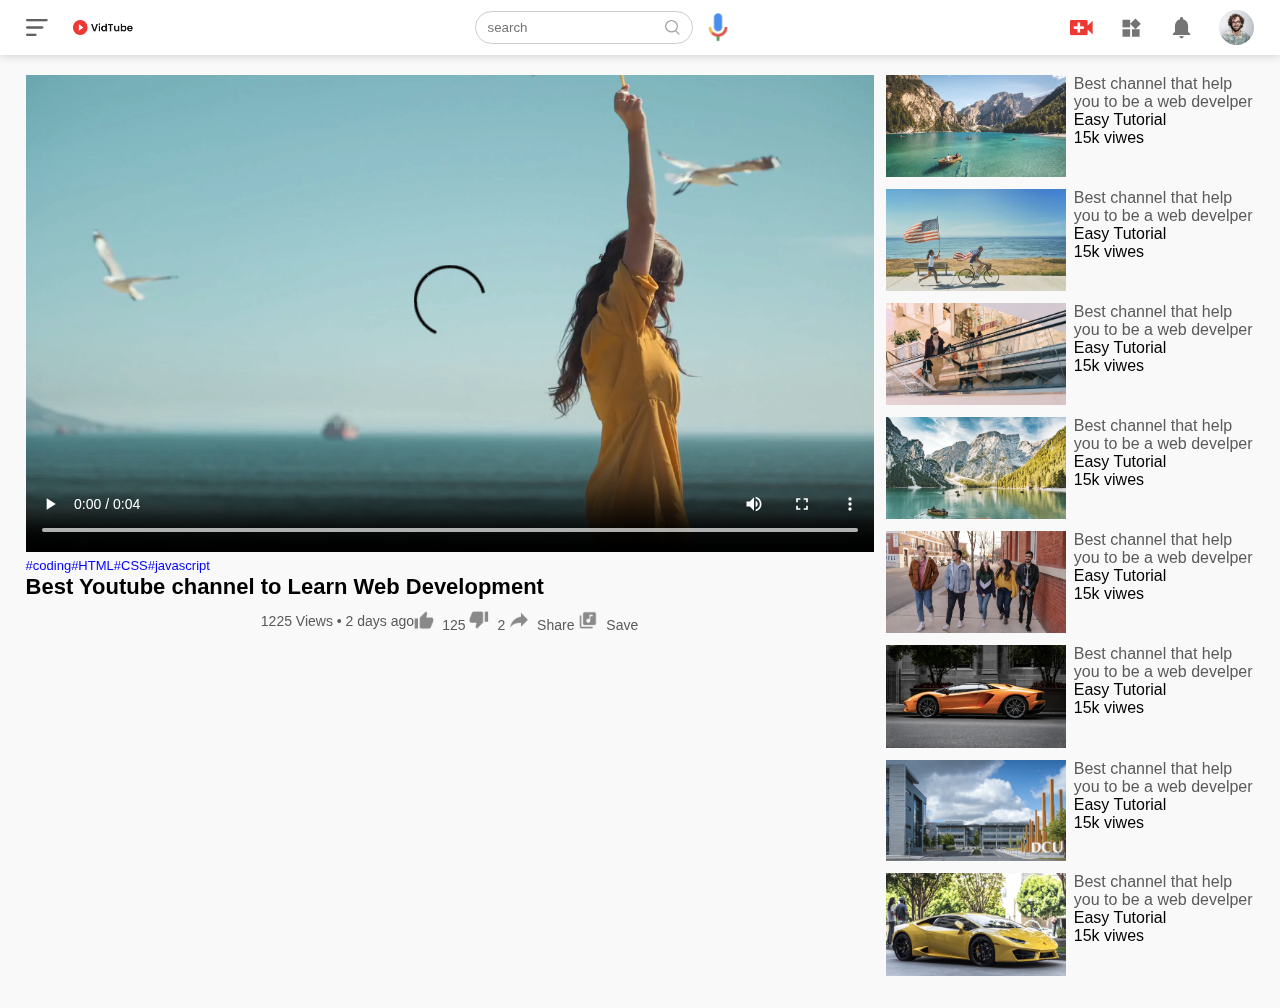
==== src/playvdo.html @ bb20d1ed "youtube clone" ====
<!DOCTYPE html>
<html lang="en">
<head>
    <meta charset="UTF-8">
    <meta http-equiv="X-UA-Compatible" content="IE=edge">
    <meta name="viewport" content="width= , initial-scale=1.0">
    <title>Play Video</title>
    <link rel="stylesheet" href="./yt.css">
</head>
<body>
    <!-- ---------------------------Navbar------------------------ -->
    <nav class="flex-div">
        <div class="nav-left flex-div">
            <img src="./assets/menu.png" alt="" class="menu-icon">
            <img src="./assets/logo.png" alt="" class="logo">
        </div>

        <div class="nav-middle flex-div">
            <div class="search-box flex-div">
                <input type="text" placeholder="search">
                <img src="./assets/search.png" alt="">
            </div>
            <img src="./assets/voice-search.png" class="mic-icon" alt="">
        </div>

        <div class="nav-right flex-div">
            <img src="./assets/upload.png" alt="">
            <img src="./assets/more.png" alt="">
            <img src="./assets/notification.png" alt="">
            <img src="./assets/Jack.png" alt="" class="user-icon">
        </div>
    </nav>
    <!-- ------------------------container---------------------------- -->
    <div class="container play-container">
        <div class="row">
            <div class="playvdo">
                <video controls autoplay  >
                    <source src="./assets/video.mp4" type="video/mp4">
                </video>
                <div class="tags">
                    <a href="">#coding</a><a href="">#HTML</a><a href="">#CSS</a><a href="">#javascript</a>
                </div>
                <h3>Best Youtube channel to Learn Web Development</h3>
                <div class="playvdo-info">
                    <p>1225 Views &bull; 2 days ago</p>
                    <div>
                        <a href=""><img src="./assets/like.png" alt="">125</a>
                        <a href=""><img src="./assets/dislike.png" alt="">2</a>
                        <a href=""><img src="./assets/share.png" alt="">Share</a>
                        <a href=""><img src="./assets/save.png" alt="">Save</a>
                    </div>
                </div>

            </div>
            <!-- ------------------------List of Vdos-------------------------- -->
            <div class="right-sidebar">

                <div class="sidevdo-list">
                    <a class="small-thumbnail" href=""><img src="./assets/thumbnail1.png" alt=""></a>
                    <div class="vidinfo">
                        <a href="">Best channel that help you to be a web develper</a>
                        <p>Easy Tutorial</p>
                        <p>15k viwes</p>
                    </div>
                </div>
                <div class="sidevdo-list">
                    <a class="small-thumbnail" href=""><img src="./assets/thumbnail2.png" alt=""></a>
                    <div class="vidinfo">
                        <a href="">Best channel that help you to be a web develper</a>
                        <p>Easy Tutorial</p>
                        <p>15k viwes</p>
                    </div>
                </div>
                <div class="sidevdo-list">
                    <a class="small-thumbnail" href=""><img src="./assets/thumbnail3.png" alt=""></a>
                    <div class="vidinfo">
                        <a href="">Best channel that help you to be a web develper</a>
                        <p>Easy Tutorial</p>
                        <p>15k viwes</p>
                    </div>
                </div>
                <div class="sidevdo-list">
                    <a class="small-thumbnail" href=""><img src="./assets/thumbnail4.png" alt=""></a>
                    <div class="vidinfo">
                        <a href="">Best channel that help you to be a web develper</a>
                        <p>Easy Tutorial</p>
                        <p>15k viwes</p>
                    </div>
                </div>
                <div class="sidevdo-list">
                    <a class="small-thumbnail" href=""><img src="./assets/thumbnail5.png" alt=""></a>
                    <div class="vidinfo">
                        <a href="">Best channel that help you to be a web develper</a>
                        <p>Easy Tutorial</p>
                        <p>15k viwes</p>
                    </div>
                </div>
                <div class="sidevdo-list">
                    <a class="small-thumbnail" href=""><img src="./assets/thumbnail6.png" alt=""></a>
                    <div class="vidinfo">
                        <a href="">Best channel that help you to be a web develper</a>
                        <p>Easy Tutorial</p>
                        <p>15k viwes</p>
                    </div>
                </div>
                <div class="sidevdo-list">
                    <a class="small-thumbnail" href=""><img src="./assets/thumbnail7.png" alt=""></a>
                    <div class="vidinfo">
                        <a href="">Best channel that help you to be a web develper</a>
                        <p>Easy Tutorial</p>
                        <p>15k viwes</p>
                    </div>
                </div>
                <div class="sidevdo-list">
                    <a class="small-thumbnail" href=""><img src="./assets/thumbnail8.png" alt=""></a>
                    <div class="vidinfo">
                        <a href="">Best channel that help you to be a web develper</a>
                        <p>Easy Tutorial</p>
                        <p>15k viwes</p>
                    </div>
                </div>
                
            </div>
        </div>
    </div>
</body>
</html>
---- src/yt.css ----
*{
    margin: 0;
    padding: 0;
    box-sizing: border-box;
    font-family: sans-serif;
}

a{
    text-decoration: none;
    color: #5a5a5a;
}
img{
    cursor: pointer;
}
    
 

.flex-div{ 
    display: flex;
    align-items: center;   
}
nav{
    padding: 10px 2%;
    justify-content: space-between;
    box-shadow: 0 0 10px rgba(0,0,0,0.2);
    background: #fff;
    position: sticky;
    top: 0;
    z-index: 10;
}
.nav-right img{
    width: 25px;
    margin-right: 25px;
}
.nav-right .user-icon{
    width: 35px;
    border-radius: 50%;
    margin-right: 0;
}
.nav-left .menu-icon{
    width: 22px;
    margin-right: 25px;
}
.nav-left .logo{
    width: 60px;
}
.nav-middle .mic-icon{
    width: 20px;
}
.nav-middle .search-box{
    border: 1px solid #ccc;
    margin-right: 15px;
    padding: 8px 12px;
    border-radius: 25px;

}
.nav-middle .search-box input{
    width: 400;
    border: 0;
    outline: 0;
    background: transparent;
}
.nav-middle .search-box img{
    width: 15px;
}
/* --------------sidebar--------------- */

.sidebar{
    background: #fff;
    width: 15%;
    height:100vh ;
    padding-left:2% ;
    padding-top: 80px;
    position: fixed;
    top: 0;
}
.shortcut-links a img{
    width:20px ;
    margin-right: 20px;
}
.shortcut-links a{
    display: flex;
    align-items: center;
    margin-bottom: 20px;
    width: fit-content;
    flex-wrap: wrap;
}
.shortcut-links a:first-child {
    color: #ed3833;
}
.sidebar hr{
    border: 0;
    height: 1px;
    background: #ccc;
    width: 85%;
}
.subscribed-list h3{
    font-size: 13px;
    margin: 20px 0;
    color: #5a5a5a;
}
.subscribed-list a{
    display: flex;
    align-items: center;
    margin-bottom:20px;
    width: fit-content;
    flex-wrap: wrap;
}
.subscribed-list a img{
    width: 25px;
    border-radius: 50%;
    margin-right: 20px;
}
.small-sidebar{
    width: 5%;
}
.small-sidebar a p{
    display: none;
}
.small-sidebar h3{
    display: none;
}
.small-sidebar hr{
    width:50% ;
    margin-bottom: 25px;
}
/* ------------------main------------------- */
.container{
    background: #f9f9f9;
    padding-left: 17%;
    padding-right: 2%;
    padding-top: 20px;
    padding-bottom: 20px;
}
.large-container{
    padding-left: 7%;
}
.banner{
    width: 100%;
}
.banner img{
    width: 100%;
    border-radius: 8px;
}
.list-container{
    display: grid;
    grid-template-columns: repeat(auto-fit,minmax(250px,1fr));
    grid-column-gap: 16px;
    grid-row-gap: 30px;
    margin-top: 15px;
}
.vid-list .thumbnail{
    width: 100%;
    border-radius: 5px;
}
.vid-list .flex-div{
   align-items: flex-start;
   margin-top: 7px;  
}
.vid-list .flex-div img{
    width:35px ;
    margin-right: 10px;
    border-radius: 50%;
}
.vid-info{
    color: #5a5a5a;
    font-size: 13px;
}
.vid-info a{
    color: #000;
    font-weight: 600;
    display: block;
    margin-bottom: 5px;
}
@media(max-width:900px){
    .menu-icon{
        display: none;
    }
    .sidebar{
        display: none;
    }
    .container, .large-container{
        padding-left: 5%;
        padding-right: 5%;
    }
    .nav-right img{
        display: none;
    }
    .nav-right .user-icon{
        display: block;
        width: 30px;
    }
    .nav-middle .search-box input{
        width: 100px;
    }
    .nav-middle .mic-icon{
        display: none;
    }
    .logo{
        width: 90px;
    }

}


/* ---------------------------------Play video page-------------------------------------- */

 .play-container{
    padding-left: 2%;
 }
 .row{
    display:flex;    
    justify-content: space-between;
    flex-wrap: wrap;
   
 }
 .playvdo{
    flex-basis: 69%;

 }
 .right-sidebar{
    flex-basis: 30%;
 }
 .playvdo video{
    width:100%;
 }
 .sidevdo-list{
    display: flex;
    justify-content: space-between;
    margin-bottom: 8px;
}

 .sidevdo-list img{
    width: 100%;
 }
 .sidevdo-list .small-thumbnail{
    flex-basis: 49%;
 }
 .sidevdo-list .vidinfo{
    flex-basis: 49%;
 }
 .playvdo .tags a{
    color: #0000ff;
    font-size: 13px;
 }
 .playvdo h3{
    font-weight: 600;
    font-size: 22px;
 }
 .playvdo .playvdo-info{
    display: flex;
    align-items: center;
    justify-content: center;
    flex-wrap: wrap;
    margin-top: 10px;
    font-size: 14px;
    color: #5a5a5a;

 } 
 .playvdo .playvdo-info a img {
    width: 20px;
    margin-right: 8px;

 }
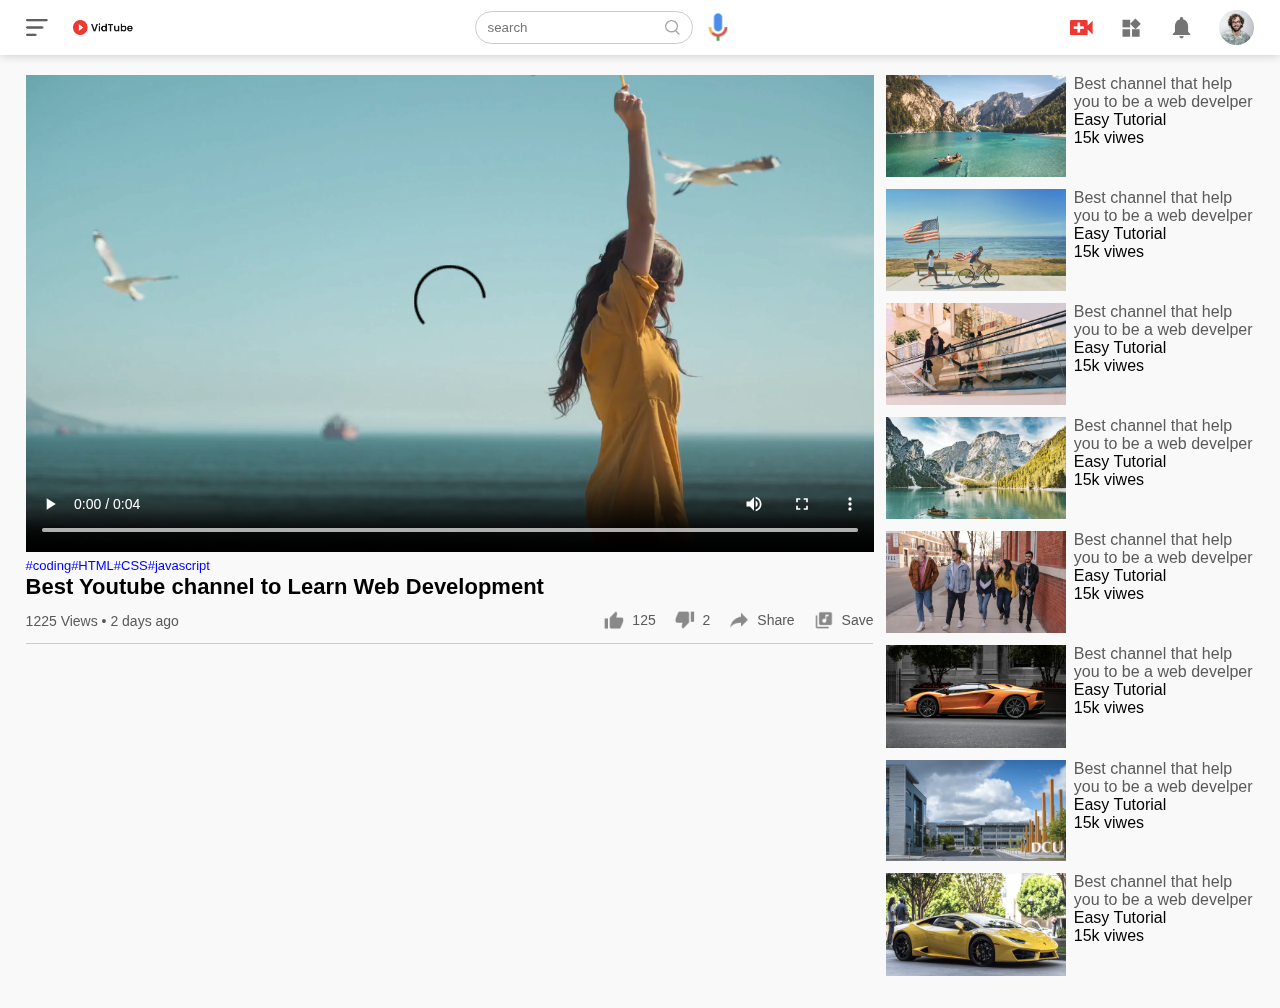
==== commit bc5a6eb6: "update" ====
--- a/src/playvdo.html
+++ b/src/playvdo.html
@@ -50,7 +50,7 @@
                         <a href=""><img src="./assets/save.png" alt="">Save</a>
                     </div>
                 </div>
-
+                <hr>
             </div>
             <!-- ------------------------List of Vdos-------------------------- -->
             <div class="right-sidebar">
--- a/src/yt.css
+++ b/src/yt.css
@@ -250,7 +250,7 @@
  .playvdo .playvdo-info{
     display: flex;
     align-items: center;
-    justify-content: center;
+    justify-content: space-between;
     flex-wrap: wrap;
     margin-top: 10px;
     font-size: 14px;
@@ -261,4 +261,15 @@
     width: 20px;
     margin-right: 8px;
 
+ }
+ .playvdo .playvdo-info a{
+    display: inline-flex;
+    align-items: center;
+    margin-left: 15px;
+ }
+ .playvdo hr{
+    border: 0;
+    height: 1px;
+    background: #ccc;
+    margin: 10px 0;
  }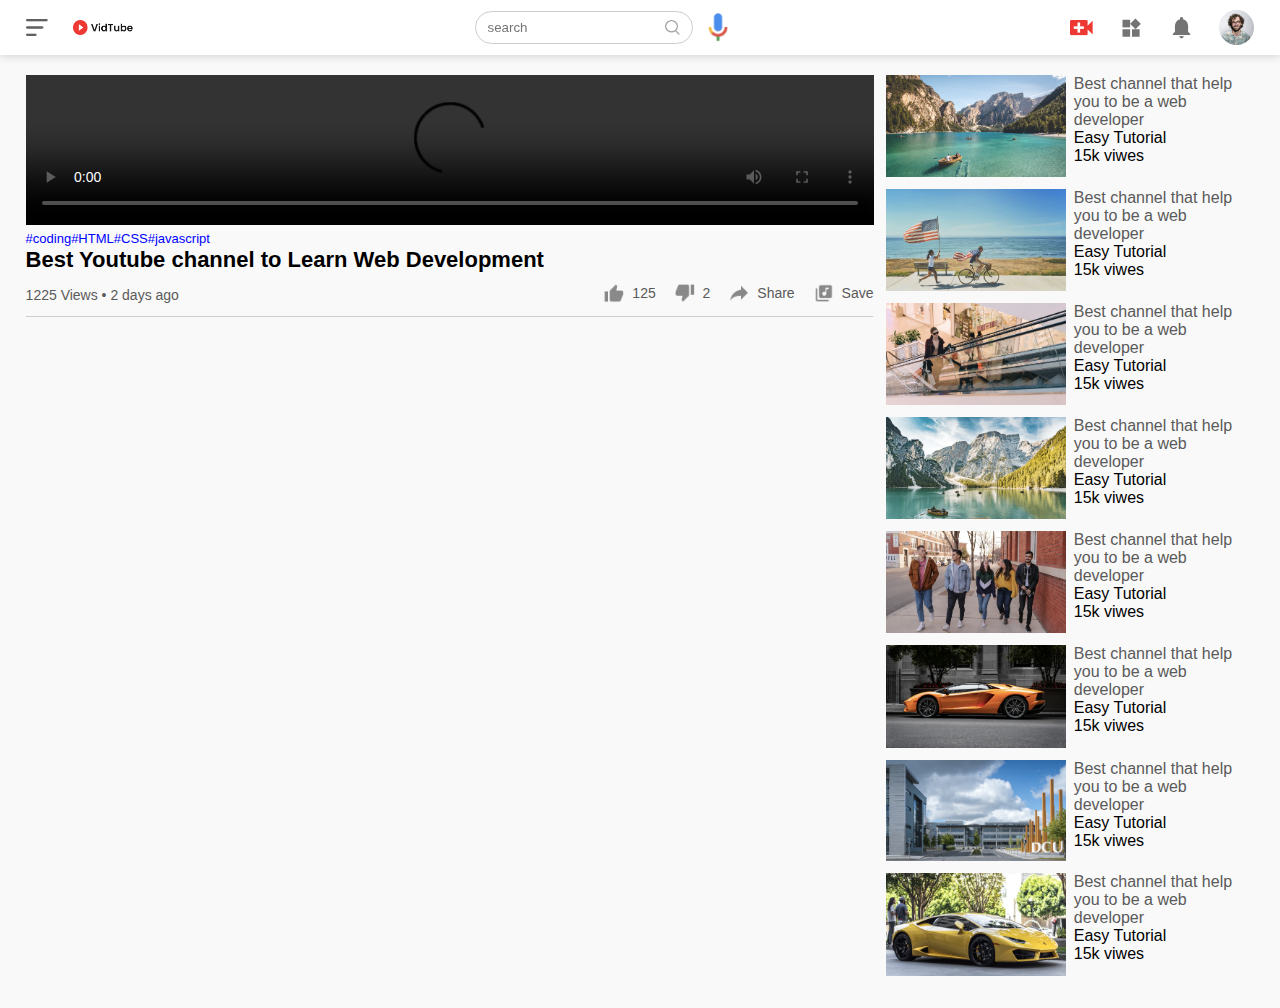
==== commit 6fb1d7cc: "new changes" ====
--- a/src/playvdo.html
+++ b/src/playvdo.html
@@ -35,7 +35,7 @@
         <div class="row">
             <div class="playvdo">
                 <video controls autoplay  >
-                    <source src="./assets/video.mp4" type="video/mp4">
+                    <source src="https://media.istockphoto.com/id/1189114935/video/female-traveler-with-backpack-looking-to-the-air-baloons-sporty-girl-and-a-lot-of-hot-air.mp4?s=mp4-640x640-is&k=20&c=Mv4jpb3DUd_d4gFVqEiTKG3zBe8ds9usO3HFyQsSJOM=" type="video/mp4">
                 </video>
                 <div class="tags">
                     <a href="">#coding</a><a href="">#HTML</a><a href="">#CSS</a><a href="">#javascript</a>
@@ -58,7 +58,7 @@
                 <div class="sidevdo-list">
                     <a class="small-thumbnail" href=""><img src="./assets/thumbnail1.png" alt=""></a>
                     <div class="vidinfo">
-                        <a href="">Best channel that help you to be a web develper</a>
+                        <a href="">Best channel that help you to be a web developer</a>
                         <p>Easy Tutorial</p>
                         <p>15k viwes</p>
                     </div>
@@ -66,7 +66,7 @@
                 <div class="sidevdo-list">
                     <a class="small-thumbnail" href=""><img src="./assets/thumbnail2.png" alt=""></a>
                     <div class="vidinfo">
-                        <a href="">Best channel that help you to be a web develper</a>
+                        <a href="">Best channel that help you to be a web developer</a>
                         <p>Easy Tutorial</p>
                         <p>15k viwes</p>
                     </div>
@@ -74,7 +74,7 @@
                 <div class="sidevdo-list">
                     <a class="small-thumbnail" href=""><img src="./assets/thumbnail3.png" alt=""></a>
                     <div class="vidinfo">
-                        <a href="">Best channel that help you to be a web develper</a>
+                        <a href="">Best channel that help you to be a web developer</a>
                         <p>Easy Tutorial</p>
                         <p>15k viwes</p>
                     </div>
@@ -82,7 +82,7 @@
                 <div class="sidevdo-list">
                     <a class="small-thumbnail" href=""><img src="./assets/thumbnail4.png" alt=""></a>
                     <div class="vidinfo">
-                        <a href="">Best channel that help you to be a web develper</a>
+                        <a href="">Best channel that help you to be a web developer</a>
                         <p>Easy Tutorial</p>
                         <p>15k viwes</p>
                     </div>
@@ -90,7 +90,7 @@
                 <div class="sidevdo-list">
                     <a class="small-thumbnail" href=""><img src="./assets/thumbnail5.png" alt=""></a>
                     <div class="vidinfo">
-                        <a href="">Best channel that help you to be a web develper</a>
+                        <a href="">Best channel that help you to be a web developer</a>
                         <p>Easy Tutorial</p>
                         <p>15k viwes</p>
                     </div>
@@ -98,7 +98,7 @@
                 <div class="sidevdo-list">
                     <a class="small-thumbnail" href=""><img src="./assets/thumbnail6.png" alt=""></a>
                     <div class="vidinfo">
-                        <a href="">Best channel that help you to be a web develper</a>
+                        <a href="">Best channel that help you to be a web developer</a>
                         <p>Easy Tutorial</p>
                         <p>15k viwes</p>
                     </div>
@@ -106,7 +106,7 @@
                 <div class="sidevdo-list">
                     <a class="small-thumbnail" href=""><img src="./assets/thumbnail7.png" alt=""></a>
                     <div class="vidinfo">
-                        <a href="">Best channel that help you to be a web develper</a>
+                        <a href="">Best channel that help you to be a web developer</a>
                         <p>Easy Tutorial</p>
                         <p>15k viwes</p>
                     </div>
@@ -114,7 +114,7 @@
                 <div class="sidevdo-list">
                     <a class="small-thumbnail" href=""><img src="./assets/thumbnail8.png" alt=""></a>
                     <div class="vidinfo">
-                        <a href="">Best channel that help you to be a web develper</a>
+                        <a href="">Best channel that help you to be a web developer</a>
                         <p>Easy Tutorial</p>
                         <p>15k viwes</p>
                     </div>
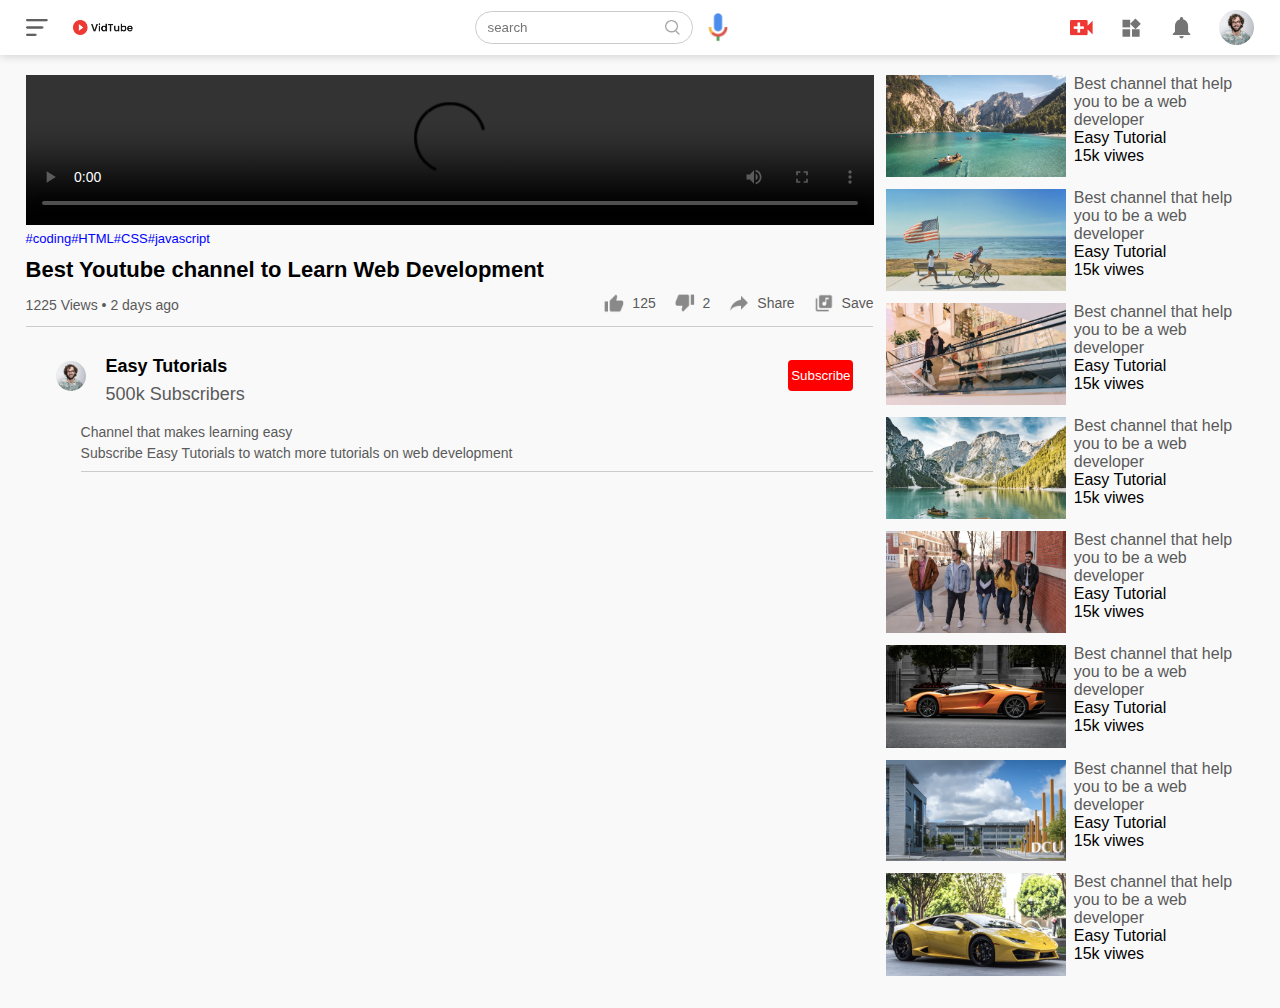
==== commit 3315a843: "addition of channel name" ====
--- a/src/playvdo.html
+++ b/src/playvdo.html
@@ -51,6 +51,20 @@
                     </div>
                 </div>
                 <hr>
+                <div class="publisher">
+                    <img src="./assets/Jack.png">
+                    <div>
+                        <p>Easy Tutorials</p>
+                        <span>500k Subscribers</span>
+                    </div>
+                    <button type="button" >Subscribe</button>
+                </div>
+                <div class="vdo-desc">
+                    <p>Channel that makes learning easy</p>
+                    <p>Subscribe Easy Tutorials to watch more tutorials on web development</p>
+                    <hr>
+                </div>
+                
             </div>
             <!-- ------------------------List of Vdos-------------------------- -->
             <div class="right-sidebar">
--- a/src/yt.css
+++ b/src/yt.css
@@ -246,6 +246,8 @@
  .playvdo h3{
     font-weight: 600;
     font-size: 22px;
+    margin: 10px;
+    margin-left: 0;
  }
  .playvdo .playvdo-info{
     display: flex;
@@ -272,4 +274,48 @@
     height: 1px;
     background: #ccc;
     margin: 10px 0;
- }+ }
+ .publisher{
+    display: flex;
+    align-items: center;
+    margin: 20px;
+ }
+ .publisher div{
+    flex: 1;
+    line-height:18px ;
+ }
+ .publisher img{
+    width: 30px;
+    margin: 10px;
+    border-radius: 50%;
+    margin-left: 10px;
+ }
+ .publisher div p{
+    color:#000 ;
+    margin: 10px;
+    font-weight: 600;
+    font-size: 18px;
+ } 
+.publisher div span{
+    font-size: 18px;
+    margin: 10px;
+    color: #5a5a5a;
+}
+.publisher button{
+    background: red;
+    color: #fff;
+    padding: 8px 3e0px;
+    border: 0;
+    outline: 0;
+    border-radius: 4px;
+    cursor: pointer;
+}
+.vdo-desc{
+    padding-left: 55px;
+    margin: 15px 0;
+}
+.vdo-desc p{
+    font-size: 14px;
+    margin-bottom: 5px;
+    color: #5a5a5a;
+}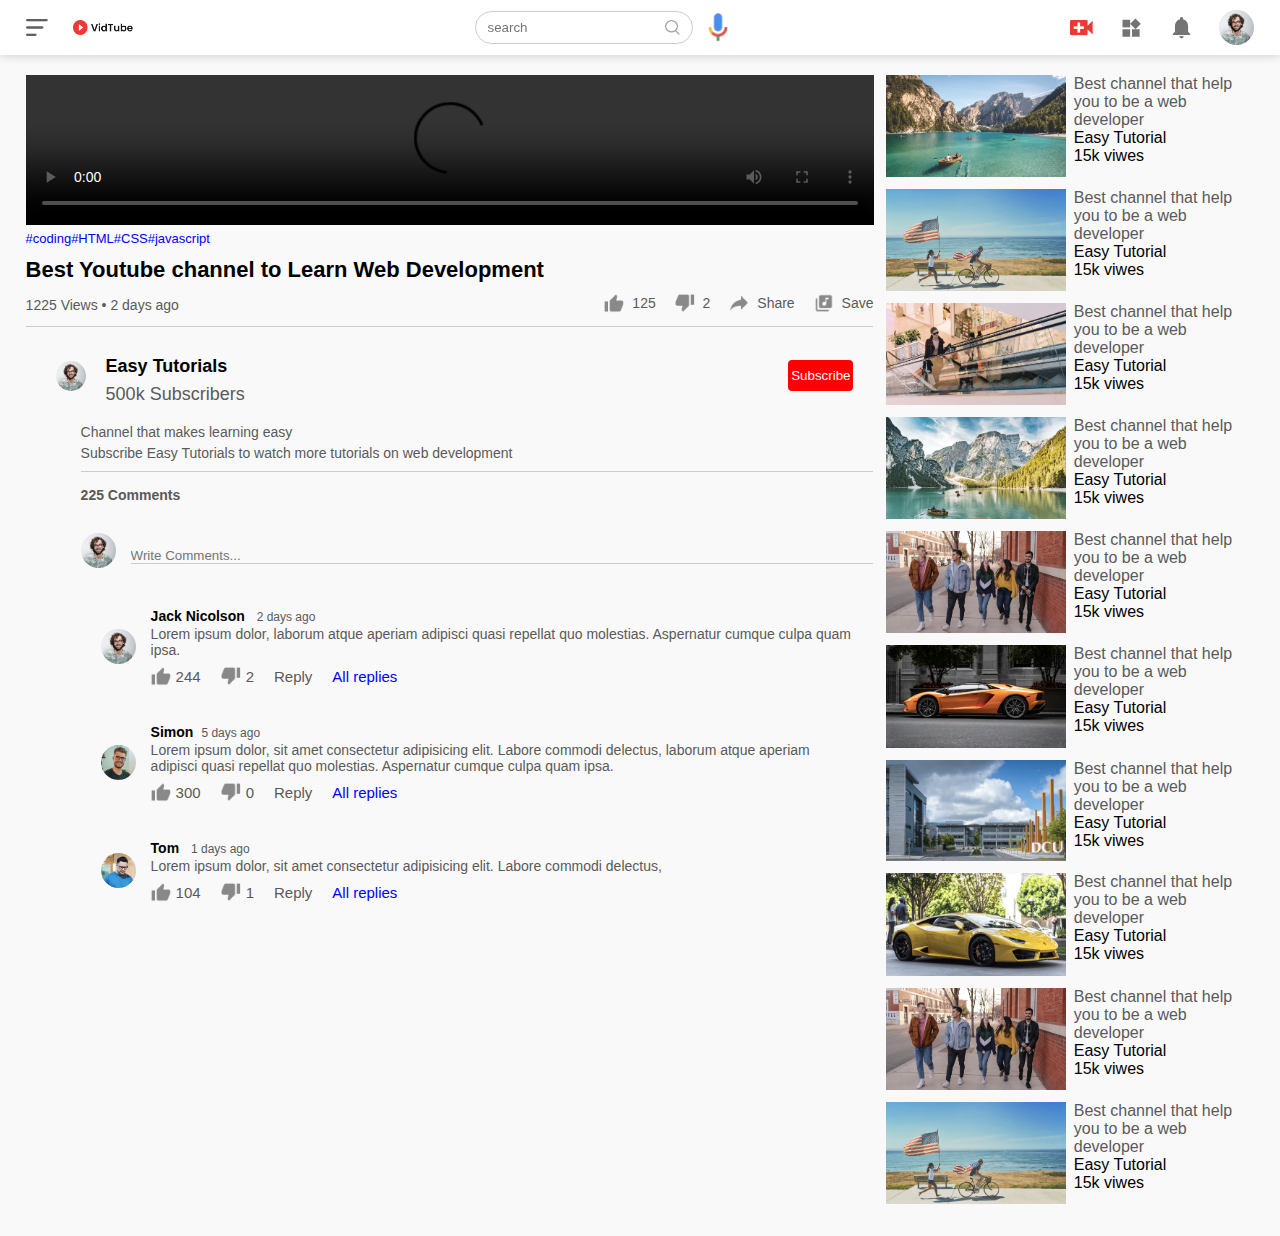
==== commit 919f8edd: "comment box" ====
--- a/src/playvdo.html
+++ b/src/playvdo.html
@@ -63,6 +63,58 @@
                     <p>Channel that makes learning easy</p>
                     <p>Subscribe Easy Tutorials to watch more tutorials on web development</p>
                     <hr>
+                    <h4>225 Comments</h4>
+                    <div class="add-com">
+                        <img src="./assets/Jack.png" alt="">
+                        <input type="text" placeholder="Write Comments...">
+                    </div>
+                    <div class="old-com">
+                        <img src="./assets/Jack.png" alt="">
+                        <div>
+                            <h3>Jack Nicolson <span>2 days ago</span> </h3>
+                            <p>Lorem ipsum dolor, laborum atque aperiam adipisci quasi repellat quo molestias. Aspernatur cumque culpa quam ipsa.</p>
+                            <div class="com-action">
+                                <img src="./assets/like.png" alt="">
+                                <span>244</span>
+                                <img src="./assets/dislike.png" alt="">
+                                <span>2</span>
+                                <span>Reply</span>
+                                <a href="">All replies</a>
+                            </div> 
+                        </div>
+                    </div>
+                    <div class="old-com">
+                        <img src="./assets/simon.png" alt="">
+                        <div>
+                            <h3>Simon<span>5 days ago</span> </h3>
+                            <p>Lorem ipsum dolor, sit amet consectetur adipisicing elit. Labore commodi delectus,
+                                 laborum atque aperiam adipisci quasi repellat quo molestias. Aspernatur cumque culpa quam ipsa.</p>
+                            <div class="com-action">
+                                <img src="./assets/like.png" alt="">
+                                <span>300</span>
+                                <img src="./assets/dislike.png" alt="">
+                                <span>0</span>
+                                <span>Reply</span>
+                                <a href="">All replies</a>
+                            </div> 
+                        </div>
+                    </div>
+                    <div class="old-com">
+                        <img src="./assets/tom.png" alt="">
+                        <div>
+                            <h3>Tom <span>1 days ago</span> </h3>
+                            <p>Lorem ipsum dolor, sit amet consectetur adipisicing elit. Labore commodi delectus,
+                               </p>
+                            <div class="com-action">
+                                <img src="./assets/like.png" alt="">
+                                <span>104</span>
+                                <img src="./assets/dislike.png" alt="">
+                                <span>1</span>
+                                <span>Reply</span>
+                                <a href="">All replies</a>
+                            </div> 
+                        </div>
+                    </div>
                 </div>
                 
             </div>
@@ -133,6 +185,22 @@
                         <p>15k viwes</p>
                     </div>
                 </div>
+                <div class="sidevdo-list">
+                    <a class="small-thumbnail" href=""><img src="./assets/thumbnail5.png" alt=""></a>
+                    <div class="vidinfo">
+                        <a href="">Best channel that help you to be a web developer</a>
+                        <p>Easy Tutorial</p>
+                        <p>15k viwes</p>
+                    </div>
+                </div>
+                <div class="sidevdo-list">
+                    <a class="small-thumbnail" href=""><img src="./assets/thumbnail2.png" alt=""></a>
+                    <div class="vidinfo">
+                        <a href="">Best channel that help you to be a web developer</a>
+                        <p>Easy Tutorial</p>
+                        <p>15k viwes</p>
+                    </div>
+                </div>
                 
             </div>
         </div>
--- a/src/yt.css
+++ b/src/yt.css
@@ -318,4 +318,86 @@
     font-size: 14px;
     margin-bottom: 5px;
     color: #5a5a5a;
+}
+.vdo-desc h4{
+    font-size: 14px ;
+    color: #5a5a5a;
+    margin-top: 15px;
+}
+.add-com{
+    display: flex;
+    align-items: center;
+    margin: 30px 0;
+
+}
+.add-com img{
+    width: 35px;
+    border-radius: 50%;
+    margin-right: 15px;
+}
+.add-com input{
+    border: 0;
+    outline: 0;
+    border-bottom: 1px solid #ccc;
+    width: 100%;
+    padding-top: 10px;
+     background: transparent;
+}
+.old-com{
+    display: flex;
+    align-items: center;
+    margin: 20px;
+}
+.old-com img{
+    width: 35px;
+    border-radius: 50%;
+    margin-right:15px ;
+}
+.old-com h3{
+    font-size: 14px;
+    margin-bottom: 2px;
+}
+.old-com h3 span{
+    font-size: 12px;
+    color: #5a5a5a;
+    font-weight: 500;
+    margin-left: 8px;
+}
+.old-com .com-action{
+    display: flex;
+    align-items: center;
+    margin: 8px 0;
+    font-size: 15px;
+}
+.old-com .com-action img{
+    border-radius: 0;
+    width: 20px;
+    margin-right: 5px;
+}
+.old-com .com-action span{
+    margin-right: 20px;
+    color: #5a5a5a;
+}
+.old-com .com-action a{
+    color: #0000ff;
+    font-size: 15px;
+}
+@media (max-width:900px){
+    .playvdo{
+        flex-basis: 100%;
+    }
+    .right-sidebar{
+        flex-basis: 100%;
+    }
+    .play-container{
+        padding-left: 5%;
+    }
+    .vdo-desc{
+        padding-left:0 ;
+    }
+    .playvdo .playvdo-info a{
+        margin-left:0 ;
+        margin-right:15px;
+        margin-top: 15px;
+    }
 }